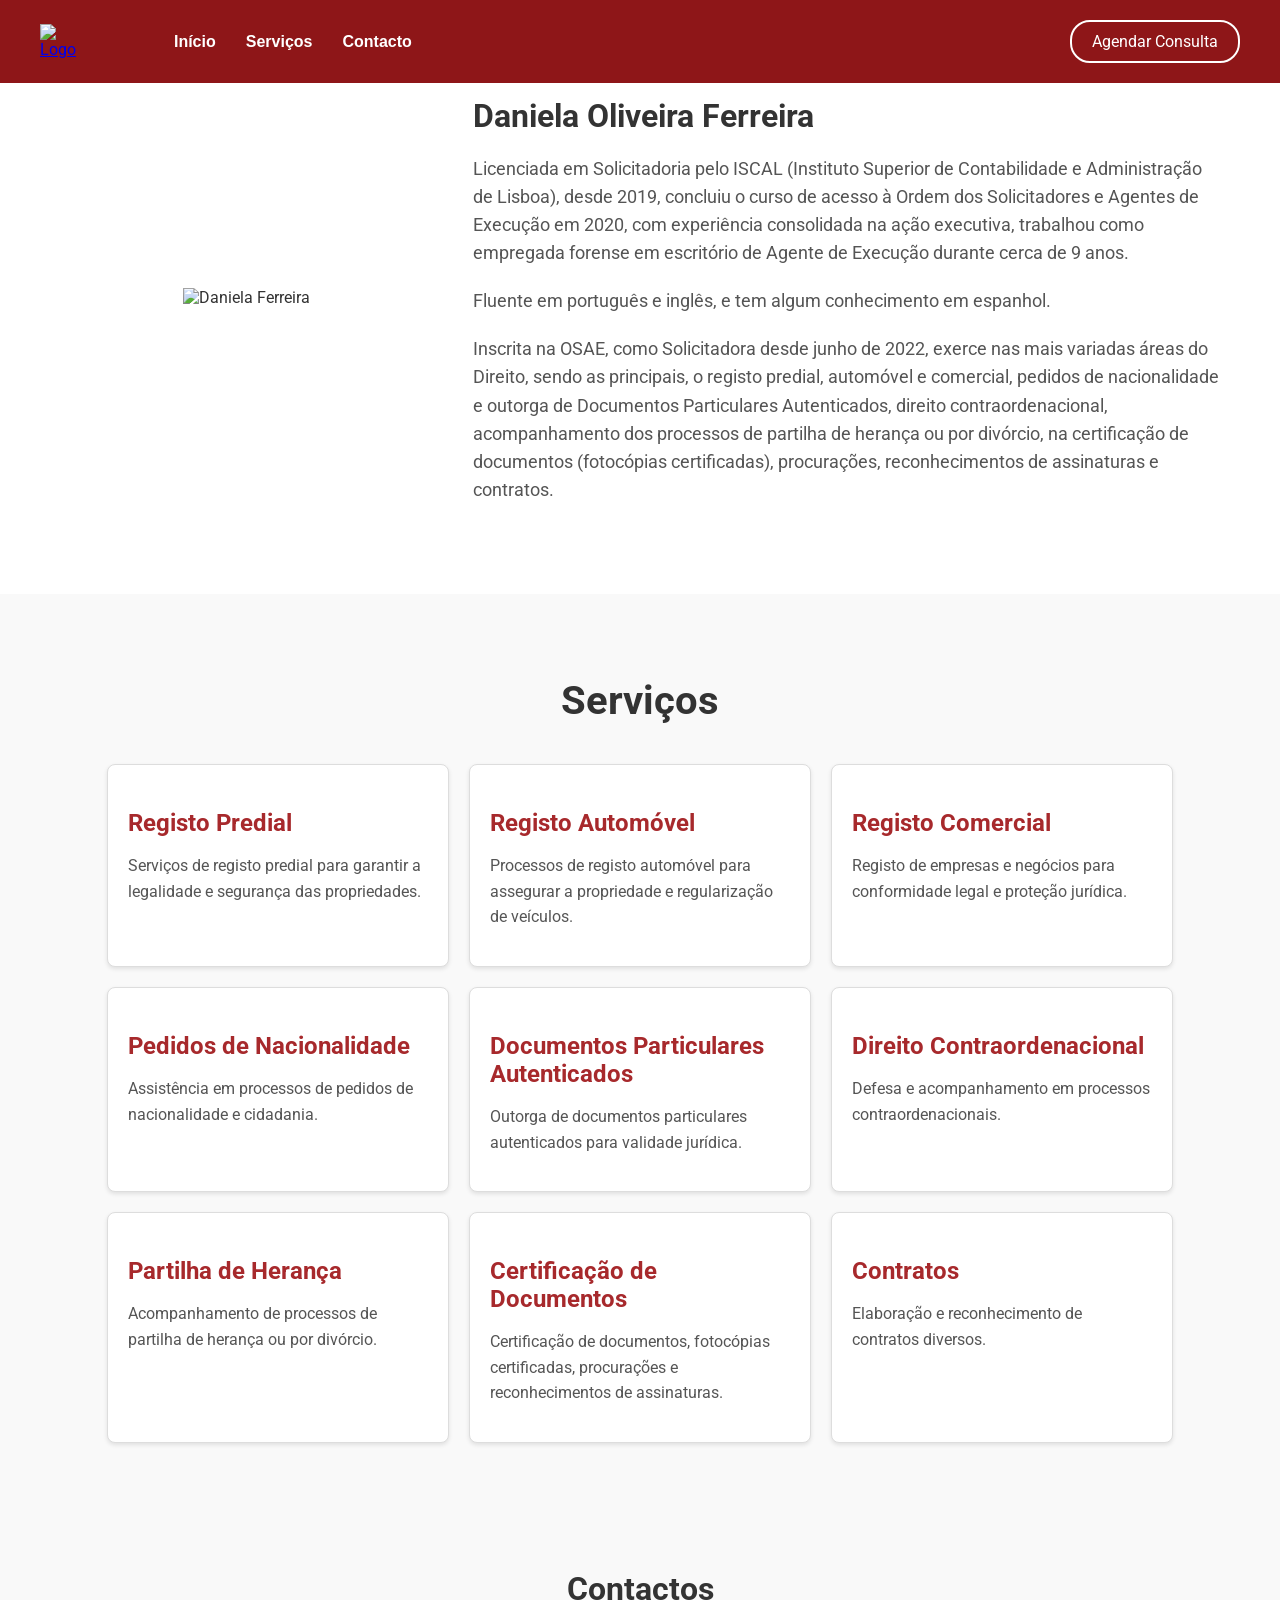
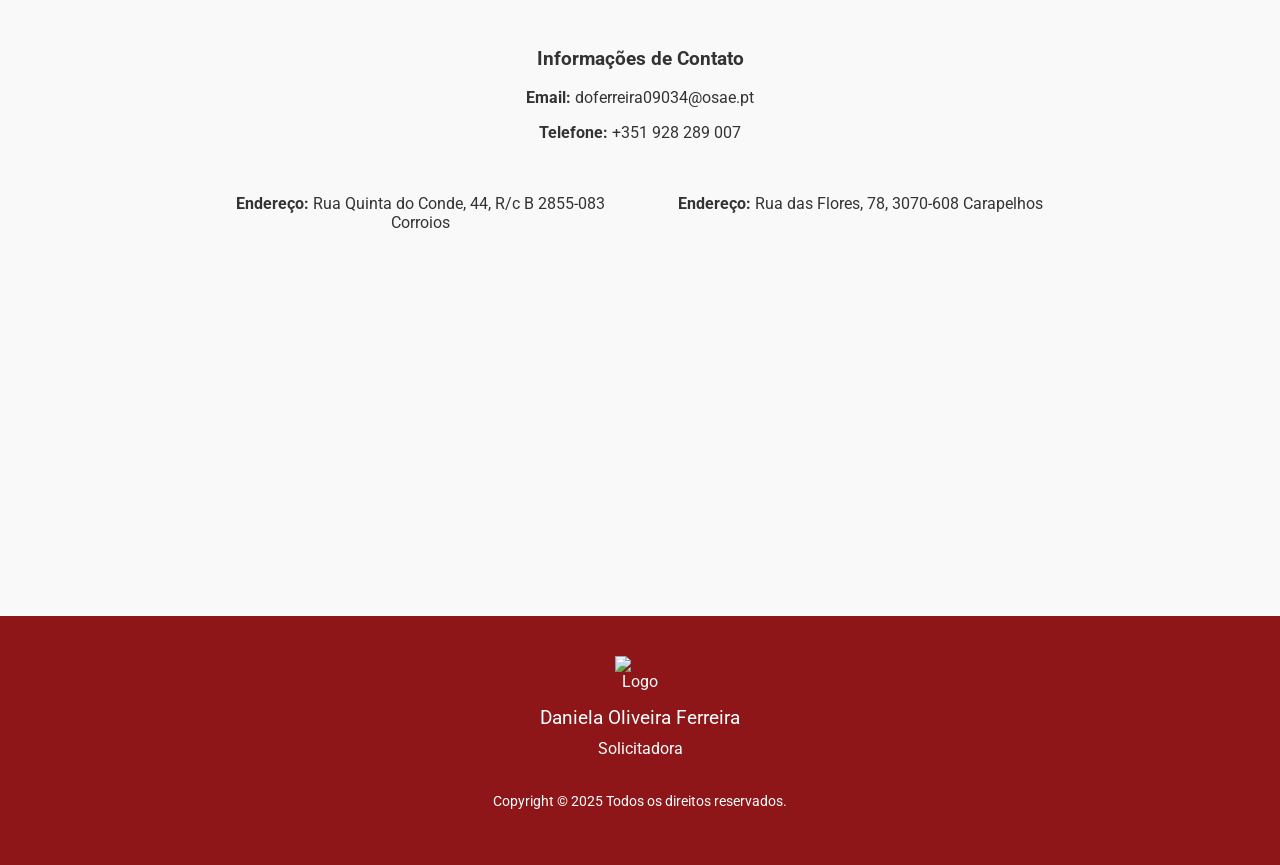
==== src/index.html @ 90409d2b "initial commit" ====
<!DOCTYPE html>
<html lang="en">
<head>
    <meta charset="UTF-8">
    <meta name="viewport" content="width=device-width, initial-scale=1.0">
    <title>DF Solicitadora</title>
    <link href="https://fonts.googleapis.com/css2?family=Montserrat:wght@400;700&display=swap" rel="stylesheet">
    <link href="https://fonts.googleapis.com/css2?family=Playfair+Display:wght@400;700&family=Roboto:wght@400;700&display=swap" rel="stylesheet">
    <!-- ===== CSS Files ===== -->
    <link rel="stylesheet" href="css/style.css">
    <!-- ===== JavaScript Files ===== -->
    <script defer src="js/script.js"></script>
</head>
<body>
    <!-- ===== NavBar Section Start ===== -->
    <header>
        <nav>
            <div class="logo">
                <a href="#home">
                    <img src="/dfsolicitadora/logo.png" alt="Logo" class="logo-image">
                </a>
            </div>
            <div class="nav-container">
                <ul class="nav-links">
                    <li><a href="#home">Início</a></li>
                    <li><a href="#services">Serviços</a></li>
                    <li><a href="#contact">Contacto</a></li>
                </ul>
                <a href="mailto:doferreira09034@osae.pt" id="schedule-button" class="schedule-button">Agendar Consulta</a>
            </div>
        </nav>
    </header>
    <!-- ===== NavBar Section End ===== -->
    <section id="home">
        <div class="intro-container">
            <div class="intro-image">
                <img src="/dfsolicitadora/me.jpg" alt="Daniela Ferreira">
            </div>
            <div class="intro-text">
                <h2>Daniela Oliveira Ferreira</h2>
                <p>Licenciada em Solicitadoria pelo ISCAL (Instituto Superior de Contabilidade e Administração de Lisboa), desde 2019, concluiu o curso de acesso à Ordem dos Solicitadores e Agentes de Execução em 2020, com experiência consolidada na ação executiva, trabalhou como empregada forense em escritório de Agente de Execução durante cerca de 9 anos.</p>
                <p>Fluente em português e inglês, e tem algum conhecimento em espanhol.</p>
                <p>Inscrita na OSAE, como Solicitadora desde junho de 2022, exerce nas mais variadas áreas do Direito, sendo as principais, o registo predial, automóvel e comercial, pedidos de nacionalidade e outorga de Documentos Particulares Autenticados, direito contraordenacional, acompanhamento dos processos de partilha de herança ou por divórcio, na certificação de documentos (fotocópias certificadas), procurações, reconhecimentos de assinaturas e contratos.</p>
            </div>
        </div>
    </section>
    <!-- ===== Home Section End ===== -->
    <!-- ===== Services Section Start ===== -->
    <section id="services">
        <h2>Serviços</h2>
        <div class="services-container">
            <div class="service-item">
                <h3>Registo Predial</h3>
                <p>Serviços de registo predial para garantir a legalidade e segurança das propriedades.</p>
            </div>
            <div class="service-item">
                <h3>Registo Automóvel</h3>
                <p>Processos de registo automóvel para assegurar a propriedade e regularização de veículos.</p>
            </div>
            <div class="service-item">
                <h3>Registo Comercial</h3>
                <p>Registo de empresas e negócios para conformidade legal e proteção jurídica.</p>
            </div>
            <div class="service-item">
                <h3>Pedidos de Nacionalidade</h3>
                <p>Assistência em processos de pedidos de nacionalidade e cidadania.</p>
            </div>
            <div class="service-item">
                <h3>Documentos Particulares Autenticados</h3>
                <p>Outorga de documentos particulares autenticados para validade jurídica.</p>
            </div>
            <div class="service-item">
                <h3>Direito Contraordenacional</h3>
                <p>Defesa e acompanhamento em processos contraordenacionais.</p>
            </div>
            <div class="service-item">
                <h3>Partilha de Herança</h3>
                <p>Acompanhamento de processos de partilha de herança ou por divórcio.</p>
            </div>
            <div class="service-item">
                <h3>Certificação de Documentos</h3>
                <p>Certificação de documentos, fotocópias certificadas, procurações e reconhecimentos de assinaturas.</p>
            </div>
            <div class="service-item">
                <h3>Contratos</h3>
                <p>Elaboração e reconhecimento de contratos diversos.</p>
            </div>
        </div>
    </section>
    <!-- ===== Services Section End  ===== -->
<!-- ===== Contact Section Start ===== -->
<section id="contact">
    <h2>Contactos</h2>
    <div class="contact-general">
        <h3>Informações de Contato</h3>
        <p><strong>Email:</strong> doferreira09034@osae.pt</p>
        <p><strong>Telefone:</strong> +351 928 289 007</p>
    </div>

    <div class="contact-container">
        <!-- Morada 1 -->
        <div class="contact-block">
            <p><strong>Endereço:</strong> Rua Quinta do Conde, 44, R/c B 2855-083 Corroios</p>
            <div class="map-container">
                <iframe src="https://www.google.com/maps/embed?pb=!1m18!1m12!1m3!1d3116.1088084918647!2d-9.157173922074106!3d38.64637837177872!2m3!1f0!2f0!3f0!3m2!1i1024!2i768!4f13.1!3m3!1m2!1s0xd1935724f7fc76d%3A0xd7390261b6b9603c!2sR.%20Q.ta%20do%20Conde%2044%2C%202855-083%20Feij%C3%B3!5e0!3m2!1spt-PT!2spt!4v1740251603245!5m2!1spt-PT!2spt" style="border:0;" allowfullscreen="" loading="lazy"></iframe>
            </div>
        </div>

        <!-- Morada 2 -->
        <div class="contact-block">
            <p><strong>Endereço:</strong> Rua das Flores, 78, 3070-608 Carapelhos</p>
            <div class="map-container">
                <iframe src="https://www.google.com/maps/embed?pb=!1m18!1m12!1m3!1d3036.7067932576424!2d-8.687411123309534!3d40.437490971436404!2m3!1f0!2f0!3f0!3m2!1i1024!2i768!4f13.1!3m3!1m2!1s0xd23b049001b5a51%3A0xc2ac86be4a272362!2sR.%20das%20Flores%2078%2C%20Carapelhos!5e0!3m2!1spt-PT!2spt!4v1747333729770!5m2!1spt-PT!2spt" width="400" height="300" style="border:0;" allowfullscreen="" loading="lazy"></iframe>
            </div>
        </div>
    </div>
</section>
<!-- ===== Contact Section End ===== -->

    <!-- ===== Footer Section Start ===== -->
    <footer>
        <div class="footer-content">
            <img src="/dfsolicitadora/logo.png" alt="Logo" class="footer-logo">
            <p class="footer-name">Daniela Oliveira Ferreira</p>
            <p class="footer-title">Solicitadora</p>
            <p class="footer-copyright">Copyright &copy; 2025 Todos os direitos reservados.</p>
        </div>
    </footer>
    <!-- ===== Footer Section End  ===== -->
</body>
</html>
---- src/css/style.css ----
/* ===== Body ===== */
/* Geral */
body {
    font-family: 'Roboto', sans-serif; /* Fonte padrão para o corpo do texto */
    margin: 0;
    padding: 0;
    color: #333;
    background-color: #fff;
}

/* ===== Header ===== */
header {
    background-color: #8e1618;
    padding: 5px 0;
    position: fixed; 
    top: 0; 
    width: 100%; 
    z-index: 1000; 
}

nav {
    display: flex;
    justify-content: space-between;
    align-items: center;
    max-width: 1200px;
    margin: auto;
    padding: 0 20px;
    width: 100%;
}

.logo {
    display: flex;
    align-items: center;
}

.logo h1 {
    color: white;
    font-size: 24px;
    margin: 0;
}

.logo-image {
    width: 50px;
    height: auto;
    margin-right: 10px;
}

.nav-container {
    display: flex;
    justify-content: space-between;
    align-items: center;
    width: 100%;
}

.nav-links {
    list-style: none;
    display: flex;
    padding: 0;
    margin-left: 60px;
}

.nav-links li {
    margin: 0 15px;
    font-family: ABeeZee, sans-serif;
    line-height: 41.04px;
}

.nav-links li a {
    color: white;
    text-decoration: none;
    font-size: 16px;
    font-weight: bold;
}

.schedule-button {
    background-color: #8e1618;
    color: white;
    padding: 10px 20px;
    text-decoration: none;
    border-radius: 20px;
    cursor: pointer;
    border: 2px solid white;
    transition: background-color 0.3s ease, color 0.3s ease;
}

.menu-toggle {
    display: none;
    font-size: 24px;
    color: white;
    cursor: pointer;
}

@media (max-width: 768px) {
    .nav-links {
        display: none;
        flex-direction: column;
        position: absolute;
        background-color: #0D1B2A;
        top: 60px;
        right: 0;
        width: 100%;
        text-align: center;
    }
    .nav-links.active {
        display: flex;
    }
    .menu-toggle {
        display: block;
    }
    .schedule-button {
        display: none;
    }
}

/* ===== Home Section ===== */
#home {
    padding: 50px 20px;
    background-color: #fff;
    text-align: center;
}

.intro-container {
    display: flex;
    flex-wrap: wrap;
    max-width: 1200px;
    margin: auto;
    align-items: center;
    justify-content: center;
}

.intro-image {
    flex: 1;
    min-width: 300px;
    margin: 20px;
    text-align: center;
}

.intro-image img {
    width: 100%;
    max-width: 250px;
    height: auto;
}

.intro-text {
    flex: 2;
    min-width: 300px;
    margin: 20px;
    text-align: left;
}

.intro-text h2 {
    color: #333;
    margin-bottom: 20px;
    font-size: 2em;
}

.intro-text p {
    color: #555;
    line-height: 1.6;
    font-size: 1.1em;
    margin-bottom: 20px;
}

/* ===== Section General ===== */
section {
    padding: 50px;
    text-align: center;
}

/* ===== Services Section ===== */
#services {
    padding: 50px 20px;
    background-color: #f9f9f9;
    text-align: center;
}

#services h2 {
    text-align: center;
    margin-bottom: 40px;
    font-size: 2.5em;
    color: #333;
}

.services-container {
    display: flex;
    flex-wrap: wrap;
    justify-content: center;
    gap: 20px;
    max-width: 1200px;
    margin: auto;
}

.service-item {
    background-color: #fff;
    border: 1px solid #ddd;
    border-radius: 8px;
    padding: 20px;
    width: calc(33.333% - 100px);
    box-shadow: 0 2px 4px rgba(0, 0, 0, 0.1);
    text-align: left;
    transition: transform 0.3s ease, box-shadow 0.3s ease;
}

.service-item:hover {
    transform: translateY(-10px);
    box-shadow: 0 4px 8px rgba(0, 0, 0, 0.2);
}

.service-item h3 {
    color: #a7292c;
    margin-bottom: 10px;
    font-size: 1.5em;
}

.service-item p {
    color: #555;
    line-height: 1.6;
    font-size: 1em;
}

@media (max-width: 768px) {
    .service-item {
        width: calc(50% - 20px);
    }
}

@media (max-width: 480px) {
    .service-item {
        width: 100%;
    }
}

/* ===== Contact Section ===== */
#contact {
    padding: 50px 20px;
    background-color: #f9f9f9;
    text-align: center;
}

#contact h2 {
    text-align: center;
    margin-bottom: 40px;
    font-size: 2em;
    color: #333;
}

.contact-container {
    display: flex;
    flex-wrap: wrap;
    justify-content: center;
    gap: 40px;
    padding: 20px;
}
.contact-block {
    width: 400px;
    text-align: center;
    display: flex;
    flex-direction: column;
    justify-content: flex-start;
}
.contact-block p {
    min-height: 48px; 
    margin-bottom: 10px;
}
.contact-info {
    flex: 1;
    min-width: 300px;
    margin-bottom: 15;
    text-align: center;
}

.contact-info h3 {
    color: #333;
    margin-bottom: 15px;
    font-size: 1.5em;
}

.contact-info p {
    color: #555;
    line-height: 1.6;
    font-size: 1.1em;
}

.map-container {
    flex: 1;
    min-width: 300px;
    margin: 20px;
}

.map-container h3 {
    color: #333;
    margin-bottom: 20px;
    font-size: 1.5em;
}

.map-container iframe {
    width: 100%;
    height: 250px;
    border-radius: 8px;
}

/* ===== Footer ===== */
footer {
    background-color: #8e1618;
    color: white;
    text-align: center;
    padding: 40px 0;
    position: relative;
    bottom: 0;
    width: 100%;
}

.footer-content {
    display: flex;
    flex-direction: column;
    align-items: center;
}

.footer-logo {
    width: 50px;
    height: auto;
    margin-bottom: 10px;
}

.footer-name {
    font-size: 1.2em;
    margin: 5px 0;
}

.footer-title {
    font-size: 1em;
    margin: 5px 0;
    color: #ffffff;
}

.footer-copyright {
    margin-top: 30px;
    font-size: 0.9em;
}
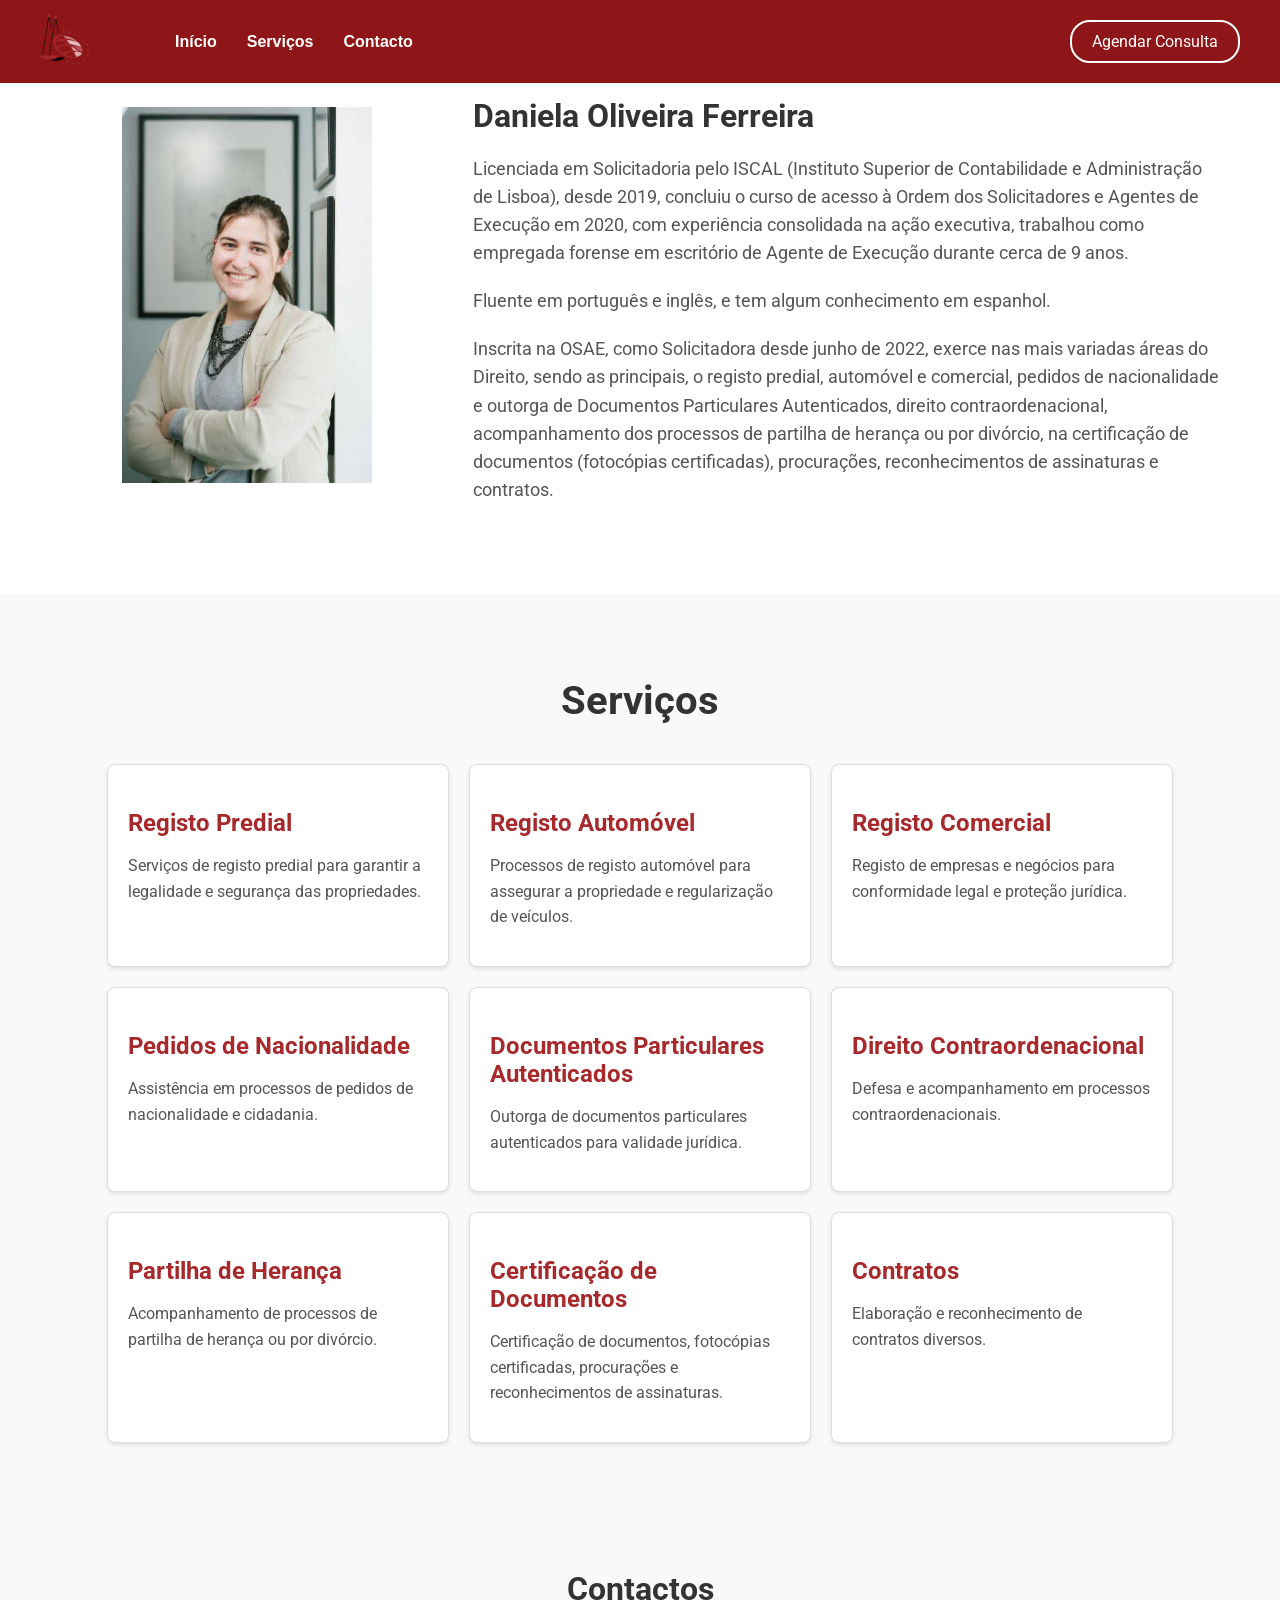
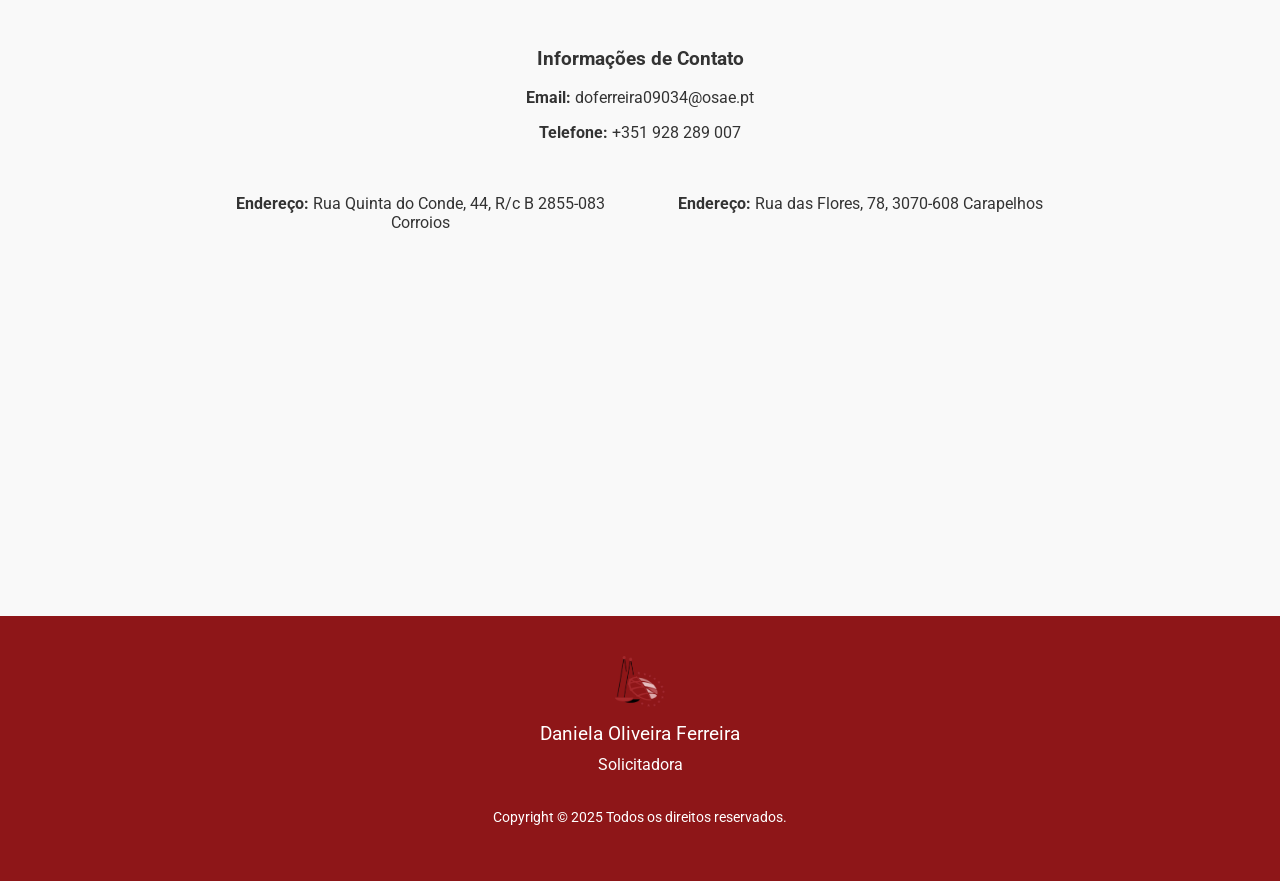
==== commit 01b0e645: "fix path" ====
--- a/src/index.html
+++ b/src/index.html
@@ -17,7 +17,7 @@
         <nav>
             <div class="logo">
                 <a href="#home">
-                    <img src="/dfsolicitadora/logo.png" alt="Logo" class="logo-image">
+                    <img src="/logo.png" alt="Logo" class="logo-image">
                 </a>
             </div>
             <div class="nav-container">
@@ -34,7 +34,7 @@
     <section id="home">
         <div class="intro-container">
             <div class="intro-image">
-                <img src="/dfsolicitadora/me.jpg" alt="Daniela Ferreira">
+                <img src="/me.jpg" alt="Daniela Ferreira">
             </div>
             <div class="intro-text">
                 <h2>Daniela Oliveira Ferreira</h2>
@@ -120,7 +120,7 @@
     <!-- ===== Footer Section Start ===== -->
     <footer>
         <div class="footer-content">
-            <img src="/dfsolicitadora/logo.png" alt="Logo" class="footer-logo">
+            <img src="/logo.png" alt="Logo" class="footer-logo">
             <p class="footer-name">Daniela Oliveira Ferreira</p>
             <p class="footer-title">Solicitadora</p>
             <p class="footer-copyright">Copyright &copy; 2025 Todos os direitos reservados.</p>
